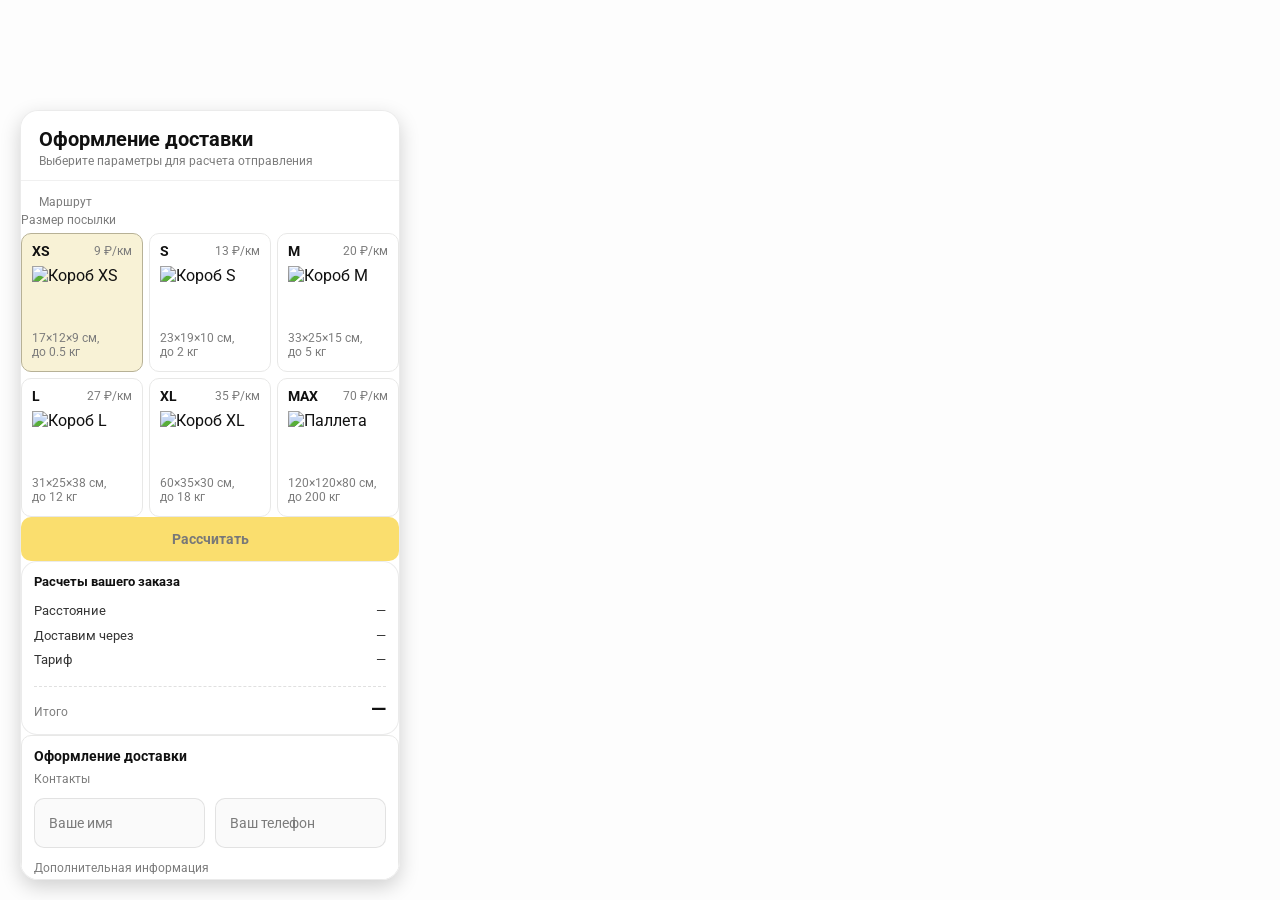
==== order.html @ b15fcad8 "order ready" ====
<!doctype html>
<html lang="ru">

<head>
  <meta charset="utf-8" />
  <meta name="viewport" content="width=device-width,initial-scale=1,maximum-scale=1,user-scalable=0" />
  <title>Оформление доставки</title>

  <link rel="stylesheet" href="styles/base.css" />
  <link rel="stylesheet" href="styles/base_adaptive.css" />

  <link rel="stylesheet" href="styles/order.css" />
  <link rel="stylesheet" href="styles/order_adaptive.css" />
</head>

<body>
  <div id="map">
    <aside class="main" id="sidebar">
      <div class="main-header">
        <div class="main-title">Оформление доставки</div>
        <div class="main-text">
          Выберите параметры для расчета отправления
        </div>
      </div>
      <div class="main-content">
        <div class="main-route">
          <div class="main-block-title">Маршрут</div>
          <div class="main-fields">
            <div class="main-field" id="fromField">
              <div class="main-pin"></div>
              <input id="from" placeholder="Откуда: начните вводить адрес" autocomplete="off" />
              <div class="main-ac" id="fromAc" role="listbox" aria-label="Подсказки адресов"></div>
            </div>

            <div class="main-field" id="toField">
              <div class="main-pin"></div>
              <input id="to" placeholder="Куда: начните вводить адрес" autocomplete="off" />
              <div class="main-ac" id="toAc" role="listbox" aria-label="Подсказки адресов"></div>
            </div>
          </div>
        </div>
      </div>
      <div class="main-package">
        <div class="main-block-title">Размер посылки</div>

        <div class="main-sizes">
          <div class="main-size-card is-active" data-value="xs">
            <div class="main-size-top">
              <div class="main-size-label">XS</div>
              <div class="main-size-rate">9 ₽/км</div>
            </div>
            <div class="main-size-media">
              <img src="images/sizes/xs.png" alt="Короб XS" />
            </div>
            <div class="main-size-description">17×12×9 см,<br>до 0.5 кг</div>
          </div>

          <div class="main-size-card" data-value="s">
            <div class="main-size-top">
              <div class="main-size-label">S</div>
              <div class="main-size-rate">13 ₽/км</div>
            </div>
            <div class="main-size-media">
              <img src="images/sizes/s.png" alt="Короб S" />
            </div>
            <div class="main-size-description">23×19×10 см,<br>до 2 кг</div>
          </div>

          <div class="main-size-card" data-value="m">
            <div class="main-size-top">
              <div class="main-size-label">M</div>
              <div class="main-size-rate">20 ₽/км</div>
            </div>
            <div class="main-size-media">
              <img src="images/sizes/m.png" alt="Короб M" />
            </div>
            <div class="main-size-description">33×25×15 см,<br>до 5 кг</div>
          </div>

          <div class="main-size-card" data-value="l">
            <div class="main-size-top">
              <div class="main-size-label">L</div>
              <div class="main-size-rate">27 ₽/км</div>
            </div>
            <div class="main-size-media">
              <img src="images/sizes/l.png" alt="Короб L" />
            </div>
            <div class="main-size-description">31×25×38 см,<br>до 12 кг</div>
          </div>

          <div class="main-size-card" data-value="xl">
            <div class="main-size-top">
              <div class="main-size-label">XL</div>
              <div class="main-size-rate">35 ₽/км</div>
            </div>
            <div class="main-size-media">
              <img src="images/sizes/xl.png" alt="Короб XL" />
            </div>
            <div class="main-size-description">60×35×30 см,<br>до 18 кг</div>
          </div>

          <div class="main-size-card" data-value="max">
            <div class="main-size-top">
              <div class="main-size-label">MAX</div>
              <div class="main-size-rate">70 ₽/км</div>
            </div>
            <div class="main-size-media main-size-media-palleta">
              <img src="images/sizes/max.png" alt="Паллета" />
            </div>
            <div class="main-size-description">120×120×80 см,<br>до 200 кг</div>
          </div>
        </div>
      </div>
      <div class="main-calculate-block">
        <button id="calc" class="button calculate-button" type="button" disabled>Рассчитать</button>
      </div>
      <div class="main-result" id="result">
        <div class="main-result-title">Расчеты вашего заказа</div>
        <div class="main-result-lines">
          <div class="main-result-line"><span>Расстояние</span><span id="distanceValue">—</span></div>
          <div class="main-result-line"><span>Доставим через</span><span id="durationValue">—</span></div>
          <div class="main-result-line"><span>Тариф</span><span id="rateValue">—</span></div>
        </div>
        <div class="main-price">
          <div class="main-price-label">Итого</div>
          <div class="main-price-value" id="totalValue">—</div>
        </div>
      </div>
      <div class="main-order-box">
        <div class="main-order-form" id="orderForm">
          <div class="main-order-title">Оформление доставки</div>
          <div class="main-block-info-row">
            <div class="main-block-title">Контакты</div>
            <div class="order-fields">
              <div class="main-field">
                <input id="customerName" placeholder="Ваше имя" autocomplete="off" />
              </div>
              <div class="main-field">
                <input id="customerPhone" placeholder="Ваш телефон" autocomplete="off" inputmode="tel" />
              </div>
            </div>
          </div>
          <div class="main-block-info-row extra-info">
            <div class="main-block-title">Дополнительная информация</div>
            <div class="main-field textarea">
              <textarea id="comment" placeholder="Детали доставки и комментарии"></textarea>
            </div>
          </div>
          <button id="submit" class="button main-submit-request" type="button" disabled>Отправить
            заявку
          </button>
        </div>

        <div class="main-order-success" id="orderSuccess">
          <div class="main-success-icon">✓</div>
          <div class="main-success-title">Заявка отправлена!</div>
          <div class="main-success-title">Номер отправления – <span id="orderId"></span></div>
          <div class="main-success-subtitle">Мы скоро свяжемся с вами</div>
        </div>
      </div>
    </aside>
  </div>
</body>

</html>
---- styles/base.css ----
*, *::before, *::after {
    box-sizing: border-box;
}

@font-face {
    font-family: "Roboto";
    src: url("../fonts/Roboto-Regular.ttf");
    font-weight: normal;
}

@font-face {
    font-family: "Roboto";
    src: url("../fonts/Roboto-Bold.ttf");
    font-weight: bold;
}

@font-face {
    font-family: "Roboto";
    src: url("../fonts/Roboto-Medium.ttf");
    font-weight: 500;
}

html, body {
    margin: 0;
    color: #111111;
    font-family: "Roboto", sans-serif;
}

body {
    background: #FDFDFD;
}

.header {
    border-radius: 18px;
    box-shadow: 0 7px 20px 0 #0000002E;
    backdrop-filter: blur(10px);
    background: #ffffff;
    left: 20px;
    border: 1px solid rgba(0, 0, 0, 0.08);
    position: fixed;
    right: 20px;
    top: 20px;
    padding: 14px 18px;
    height: 70px;
    display: flex;
    align-items: center;
    z-index: 6;
}

.header-brand {
    display: flex;
    align-items: center;
    text-decoration: none;
    gap: 10px;
}

.header-logo {
    width: 42px;
    height: 42px;
    border-radius: 10px;
    background: #FFCC00;
    display: grid;
    place-items: center;
    font-weight: bold;
    color: #111;
}

.header-title {
    font-size: 18px;
    font-weight: bold;
    color: #111111;
    text-decoration: none;
}

.header-menu {
    display: flex;
    align-items: center;
    gap: 60px;
    margin: 0;
    position: absolute;
    left: 50%;
    transform: translateX(-50%);
}

.header-link {
    font-size: 14px;
    color: #111111;
    text-decoration: none;
}

.button {
    border: 0;
    outline: none;
    height: 44px;
    border-radius: 10px;
    font-size: 14px;
    font-weight: bold;
    cursor: pointer;
    font-family: inherit;
    transition: transform .08s ease, opacity .12s ease;
    background: #dc6133;
    color: #111111;
    text-align: center;
    text-decoration: none;
}

.button:hover {
    background-color: #E5BC19;
}

.button:disabled {
    cursor: not-allowed;
    background-color: #FADE6E;
    color: #787878;
    transform: none;
}

.button.button-white {
    background: #ffffff;
    border: 1px solid #111111;
}

.button.button-white:hover {
    background: rgb(241 241 241);
}
---- styles/base_adaptive.css ----
@media (max-width: 767px) {
    .header {
        left: 10px;
        right: 10px;
        top: 10px;
    }

    .header-link span {
        display: none;
    }

    .header-menu {
        gap: 20px;
        justify-content: flex-start;
        margin: 0 0 0 30px;
        position: static;
        transform: none;
    }
}

@media (max-width: 420px) {
    .header-title {
        display: none;
    }
}

@media (max-width: 374px) {
    .header-menu {
        gap: 10px;
        margin: 0 0 0 10px;
    }
}
---- styles/order.css ----
#map {
    background-image: url("../images/order-bg.png");
    background-size: cover;
    position: fixed;
    inset: 0;
}

.main {
    border-radius: 18px;
    box-shadow: 0 7px 20px 0 #0000002E;
    backdrop-filter: blur(10px);
    background: rgba(255, 255, 255, 0.96);
    left: 20px;
    border: 1px solid rgba(0, 0, 0, 0.08);
    position: fixed;
    top: 110px;
    bottom: 20px;
    width: 380px;
    display: flex;
    flex-direction: column;
    overflow: hidden;
    z-index: 5;
}

.main-header {
    padding: 18px 18px 12px 18px;
    border-bottom: 1px solid rgba(0, 0, 0, 0.06);
    display: flex;
    flex-direction: column;
}

.main-title {
    font-size: 20px;
    line-height: 100%;
    font-weight: bold;
}

.main-text {
    font-size: 12px;
    margin-top: 5px;
    color: #7C7C7C;
}

.main-content {
    padding: 14px 18px 18px 18px;
    overflow: auto;
    scrollbar-width: none;
    display: flex;
    flex-direction: column;
    gap: 18px;
    flex: 1;
}

.main-block-title {
    font-size: 12px;
    color: #7C7C7C;
}

.main-route .main-block-title,
.main-package .main-block-title {
    margin-bottom: 6px;
}

.main-field {
    display: flex;
    align-items: center;
    margin-top: 6px;
    gap: 10px;
    border: 1px solid #1111111A;
    background: #FAFAFA;
    border-radius: 10px;
    padding: 10px 12px;
    position: relative;
    box-sizing: border-box;
    height: 50px;
}

.main-field.textarea {
    height: auto;
}

.main-pin {
    width: 28px;
    height: 28px;
    border-radius: 10px;
    background: rgba(17, 17, 17, 0.08);
    display: grid;
    place-items: center;
    flex: 0 0 auto;
    position: relative;
}

.main-pin::before {
    content: "";
    width: 8px;
    height: 8px;
    border-radius: 999px;
    background: orange;
    opacity: .75;
    display: block;
}

.main-field:last-child .main-pin::before {
    background: green;
    opacity: .85;
}

input, textarea {
    width: 100%;
    border: 0;
    outline: none;
    background: transparent;
    font-size: 14px;
    color: #111111;
    font-family: inherit;
}

textarea {
    resize: vertical;
    min-height: 72px;
    padding: 2px 0;
}

input::placeholder, textarea::placeholder {
    color: #7C7C7C;
}

.main-field:focus-within {
    border-color: rgba(0, 0, 0, 0.20);
    box-shadow: 0 0 0 4px rgba(255, 204, 0, 0.35);
    background: rgba(255, 255, 255, 0.75);
}

.main-sizes {
    display: grid;
    gap: 6px;
    grid-template-columns: repeat(3, 1fr);
}

.main-size-card {
    border: 1px solid #E8E8E7;
    background: #FFFFFF;
    border-radius: 10px;
    padding: 10px;
    cursor: pointer;
    user-select: none;
    transition: transform .08s ease, border-color .12s ease, background .12s ease;
    min-height: 139px;
}

.main-size-card:hover {
    transform: translateY(-1px);
}

.main-size-card.is-active {
    background-color: #F8F2D6;
    border-color: #B7B196;
}

.main-size-top {
    display: flex;
    align-items: center;
    justify-content: space-between;
}

.main-size-label {
    font-weight: bold;
    font-size: 14px;
    color: #111111;
    line-height: 100%;
}

.main-size-rate {
    font-size: 12px;
    color: #7C7C7C;
    line-height: 100%;
}

.main-size-media {
    margin-top: 8px;
    height: 57px;
}

.main-size-description {
    margin-top: 8px;
    font-size: 12px;
    color: #7C7C7C;
    line-height: 1.2;
}

.calculate-button {
    width: 100%;
}

.main-result {
    border: 1px solid rgba(0, 0, 0, 0.08);
    background: rgba(255, 255, 255, 0.75);
    border-radius: 16px;
    padding: 12px;
    line-height: 1.25;
}

.main-result-title {
    font-weight: bold;
    font-size: 13px;
    color: #111111;
    margin-bottom: 13px;
}

.main-result-lines {
    gap: 8px;
    display: flex;
    flex-direction: column;
}

.main-result-line {
    font-size: 13px;
    color: rgba(17, 17, 17, 0.85);
    display: flex;
    justify-content: space-between;
}

.main-price {
    margin-top: 18px;
    padding-top: 10px;
    border-top: 1px dashed rgba(0, 0, 0, 0.12);
    display: flex;
    align-items: baseline;
    justify-content: space-between;
}

.main-price-label {
    font-size: 12px;
    color: rgba(17, 17, 17, 0.55);
}

.main-price-value {
    font-size: 20px;
    font-weight: bold;
    color: #111111;
    letter-spacing: -0.3px;
}

.main-order-box {
    background: #ffffff;
    border: 1px solid #E8E8E7;
    border-radius: 10px;
    padding: 12px;
}

.main-order-title {
    margin-bottom: 8px;
    font-weight: bold;
    font-size: 14px;
    color: #111111;
}

.main-block-info {
    display: flex;
    flex-direction: column;
    gap: 6px;
}

.order-fields {
    display: grid;
    grid-template-columns: 1fr 1fr;
    column-gap: 10px;
    margin-top: 6px;
}

.main-block-info-row.extra-info {
    display: block;
    margin-top: 13px;
}

.main-submit-request {
    width: 100%;
    margin-top: 6px;
}

.main-order-success {
    display: none;
    text-align: center;
    padding: 22px 12px;
    gap: 12px;
}

.main-order-success.is-visible {
    display: flex;
    flex-direction: column;
    align-items: center;
}

.main-success-icon {
    width: 56px;
    height: 56px;
    border-radius: 50%;
    background: #16a34a;
    color: #ffffff;
    display: grid;
    place-items: center;
    font-size: 30px;
}

.main-success-title {
    font-size: 14px;
    font-weight: bold;
    color: #111111;
}

.main-success-subtitle {
    font-size: 12px;
    color: rgba(17, 17, 17, 0.55);
    line-height: 1.3;
}
---- styles/order_adaptive.css ----
@media (max-width: 767px) {
    .main {
        left: 10px;
        right: 10px;
        top: 50%;
        bottom: 12px;
        width: auto;
        max-width: none;
    }
}

@media (max-width: 420px) {
    .main-sizes {
        grid-template-columns: repeat(2, 1fr);
    }
}
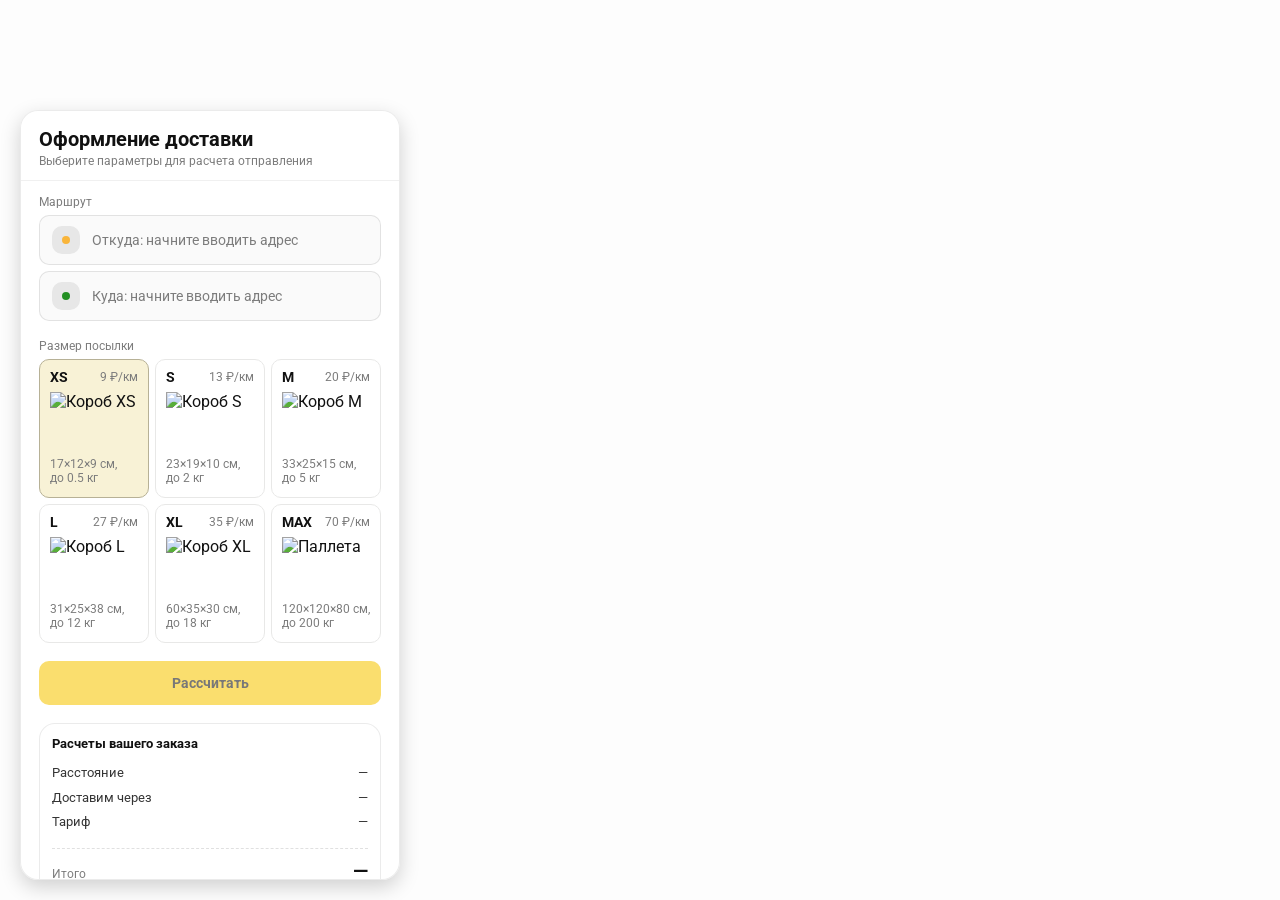
==== commit 0a73bc88: "correct" ====
--- a/order.html
+++ b/order.html
@@ -39,125 +39,124 @@
             </div>
           </div>
         </div>
-      </div>
-      <div class="main-package">
-        <div class="main-block-title">Размер посылки</div>
+        <div class="main-package">
+          <div class="main-block-title">Размер посылки</div>
 
-        <div class="main-sizes">
-          <div class="main-size-card is-active" data-value="xs">
-            <div class="main-size-top">
-              <div class="main-size-label">XS</div>
-              <div class="main-size-rate">9 ₽/км</div>
+          <div class="main-sizes">
+            <div class="main-size-card is-active" data-value="xs">
+              <div class="main-size-top">
+                <div class="main-size-label">XS</div>
+                <div class="main-size-rate">9 ₽/км</div>
+              </div>
+              <div class="main-size-media">
+                <img src="images/sizes/xs.png" alt="Короб XS" />
+              </div>
+              <div class="main-size-description">17×12×9 см,<br>до 0.5 кг</div>
             </div>
-            <div class="main-size-media">
-              <img src="images/sizes/xs.png" alt="Короб XS" />
+
+            <div class="main-size-card" data-value="s">
+              <div class="main-size-top">
+                <div class="main-size-label">S</div>
+                <div class="main-size-rate">13 ₽/км</div>
+              </div>
+              <div class="main-size-media">
+                <img src="images/sizes/s.png" alt="Короб S" />
+              </div>
+              <div class="main-size-description">23×19×10 см,<br>до 2 кг</div>
             </div>
-            <div class="main-size-description">17×12×9 см,<br>до 0.5 кг</div>
+
+            <div class="main-size-card" data-value="m">
+              <div class="main-size-top">
+                <div class="main-size-label">M</div>
+                <div class="main-size-rate">20 ₽/км</div>
+              </div>
+              <div class="main-size-media">
+                <img src="images/sizes/m.png" alt="Короб M" />
+              </div>
+              <div class="main-size-description">33×25×15 см,<br>до 5 кг</div>
+            </div>
+
+            <div class="main-size-card" data-value="l">
+              <div class="main-size-top">
+                <div class="main-size-label">L</div>
+                <div class="main-size-rate">27 ₽/км</div>
+              </div>
+              <div class="main-size-media">
+                <img src="images/sizes/l.png" alt="Короб L" />
+              </div>
+              <div class="main-size-description">31×25×38 см,<br>до 12 кг</div>
+            </div>
+
+            <div class="main-size-card" data-value="xl">
+              <div class="main-size-top">
+                <div class="main-size-label">XL</div>
+                <div class="main-size-rate">35 ₽/км</div>
+              </div>
+              <div class="main-size-media">
+                <img src="images/sizes/xl.png" alt="Короб XL" />
+              </div>
+              <div class="main-size-description">60×35×30 см,<br>до 18 кг</div>
+            </div>
+
+            <div class="main-size-card" data-value="max">
+              <div class="main-size-top">
+                <div class="main-size-label">MAX</div>
+                <div class="main-size-rate">70 ₽/км</div>
+              </div>
+              <div class="main-size-media main-size-media-palleta">
+                <img src="images/sizes/max.png" alt="Паллета" />
+              </div>
+              <div class="main-size-description">120×120×80 см,<br>до 200 кг</div>
+            </div>
+          </div>
+        </div>
+        <div class="main-calculate-block">
+          <button id="calc" class="button calculate-button" type="button" disabled>Рассчитать</button>
+        </div>
+        <div class="main-result" id="result">
+          <div class="main-result-title">Расчеты вашего заказа</div>
+          <div class="main-result-lines">
+            <div class="main-result-line"><span>Расстояние</span><span id="distanceValue">—</span></div>
+            <div class="main-result-line"><span>Доставим через</span><span id="durationValue">—</span></div>
+            <div class="main-result-line"><span>Тариф</span><span id="rateValue">—</span></div>
+          </div>
+          <div class="main-price">
+            <div class="main-price-label">Итого</div>
+            <div class="main-price-value" id="totalValue">—</div>
+          </div>
+        </div>
+        <div class="main-order-box">
+          <div class="main-order-form" id="orderForm">
+            <div class="main-order-title">Оформление доставки</div>
+            <div class="main-block-info-row">
+              <div class="main-block-title">Контакты</div>
+              <div class="order-fields">
+                <div class="main-field">
+                  <input id="customerName" placeholder="Ваше имя" autocomplete="off" />
+                </div>
+                <div class="main-field">
+                  <input id="customerPhone" placeholder="Ваш телефон" autocomplete="off" inputmode="tel" />
+                </div>
+              </div>
+            </div>
+            <div class="main-block-info-row extra-info">
+              <div class="main-block-title">Дополнительная информация</div>
+              <div class="main-field textarea">
+                <textarea id="comment" placeholder="Детали доставки и комментарии"></textarea>
+              </div>
+            </div>
+            <button id="submit" class="button main-submit-request" type="button" disabled>Отправить
+              заявку
+            </button>
           </div>
 
-          <div class="main-size-card" data-value="s">
-            <div class="main-size-top">
-              <div class="main-size-label">S</div>
-              <div class="main-size-rate">13 ₽/км</div>
-            </div>
-            <div class="main-size-media">
-              <img src="images/sizes/s.png" alt="Короб S" />
-            </div>
-            <div class="main-size-description">23×19×10 см,<br>до 2 кг</div>
-          </div>
-
-          <div class="main-size-card" data-value="m">
-            <div class="main-size-top">
-              <div class="main-size-label">M</div>
-              <div class="main-size-rate">20 ₽/км</div>
-            </div>
-            <div class="main-size-media">
-              <img src="images/sizes/m.png" alt="Короб M" />
-            </div>
-            <div class="main-size-description">33×25×15 см,<br>до 5 кг</div>
-          </div>
-
-          <div class="main-size-card" data-value="l">
-            <div class="main-size-top">
-              <div class="main-size-label">L</div>
-              <div class="main-size-rate">27 ₽/км</div>
-            </div>
-            <div class="main-size-media">
-              <img src="images/sizes/l.png" alt="Короб L" />
-            </div>
-            <div class="main-size-description">31×25×38 см,<br>до 12 кг</div>
-          </div>
-
-          <div class="main-size-card" data-value="xl">
-            <div class="main-size-top">
-              <div class="main-size-label">XL</div>
-              <div class="main-size-rate">35 ₽/км</div>
-            </div>
-            <div class="main-size-media">
-              <img src="images/sizes/xl.png" alt="Короб XL" />
-            </div>
-            <div class="main-size-description">60×35×30 см,<br>до 18 кг</div>
-          </div>
-
-          <div class="main-size-card" data-value="max">
-            <div class="main-size-top">
-              <div class="main-size-label">MAX</div>
-              <div class="main-size-rate">70 ₽/км</div>
-            </div>
-            <div class="main-size-media main-size-media-palleta">
-              <img src="images/sizes/max.png" alt="Паллета" />
-            </div>
-            <div class="main-size-description">120×120×80 см,<br>до 200 кг</div>
+          <div class="main-order-success" id="orderSuccess">
+            <div class="main-success-icon">✓</div>
+            <div class="main-success-title">Заявка отправлена!</div>
+            <div class="main-success-title">Номер отправления – <span id="orderId"></span></div>
+            <div class="main-success-subtitle">Мы скоро свяжемся с вами</div>
           </div>
         </div>
-      </div>
-      <div class="main-calculate-block">
-        <button id="calc" class="button calculate-button" type="button" disabled>Рассчитать</button>
-      </div>
-      <div class="main-result" id="result">
-        <div class="main-result-title">Расчеты вашего заказа</div>
-        <div class="main-result-lines">
-          <div class="main-result-line"><span>Расстояние</span><span id="distanceValue">—</span></div>
-          <div class="main-result-line"><span>Доставим через</span><span id="durationValue">—</span></div>
-          <div class="main-result-line"><span>Тариф</span><span id="rateValue">—</span></div>
-        </div>
-        <div class="main-price">
-          <div class="main-price-label">Итого</div>
-          <div class="main-price-value" id="totalValue">—</div>
-        </div>
-      </div>
-      <div class="main-order-box">
-        <div class="main-order-form" id="orderForm">
-          <div class="main-order-title">Оформление доставки</div>
-          <div class="main-block-info-row">
-            <div class="main-block-title">Контакты</div>
-            <div class="order-fields">
-              <div class="main-field">
-                <input id="customerName" placeholder="Ваше имя" autocomplete="off" />
-              </div>
-              <div class="main-field">
-                <input id="customerPhone" placeholder="Ваш телефон" autocomplete="off" inputmode="tel" />
-              </div>
-            </div>
-          </div>
-          <div class="main-block-info-row extra-info">
-            <div class="main-block-title">Дополнительная информация</div>
-            <div class="main-field textarea">
-              <textarea id="comment" placeholder="Детали доставки и комментарии"></textarea>
-            </div>
-          </div>
-          <button id="submit" class="button main-submit-request" type="button" disabled>Отправить
-            заявку
-          </button>
-        </div>
-
-        <div class="main-order-success" id="orderSuccess">
-          <div class="main-success-icon">✓</div>
-          <div class="main-success-title">Заявка отправлена!</div>
-          <div class="main-success-title">Номер отправления – <span id="orderId"></span></div>
-          <div class="main-success-subtitle">Мы скоро свяжемся с вами</div>
-        </div>
-      </div>
     </aside>
   </div>
 </body>
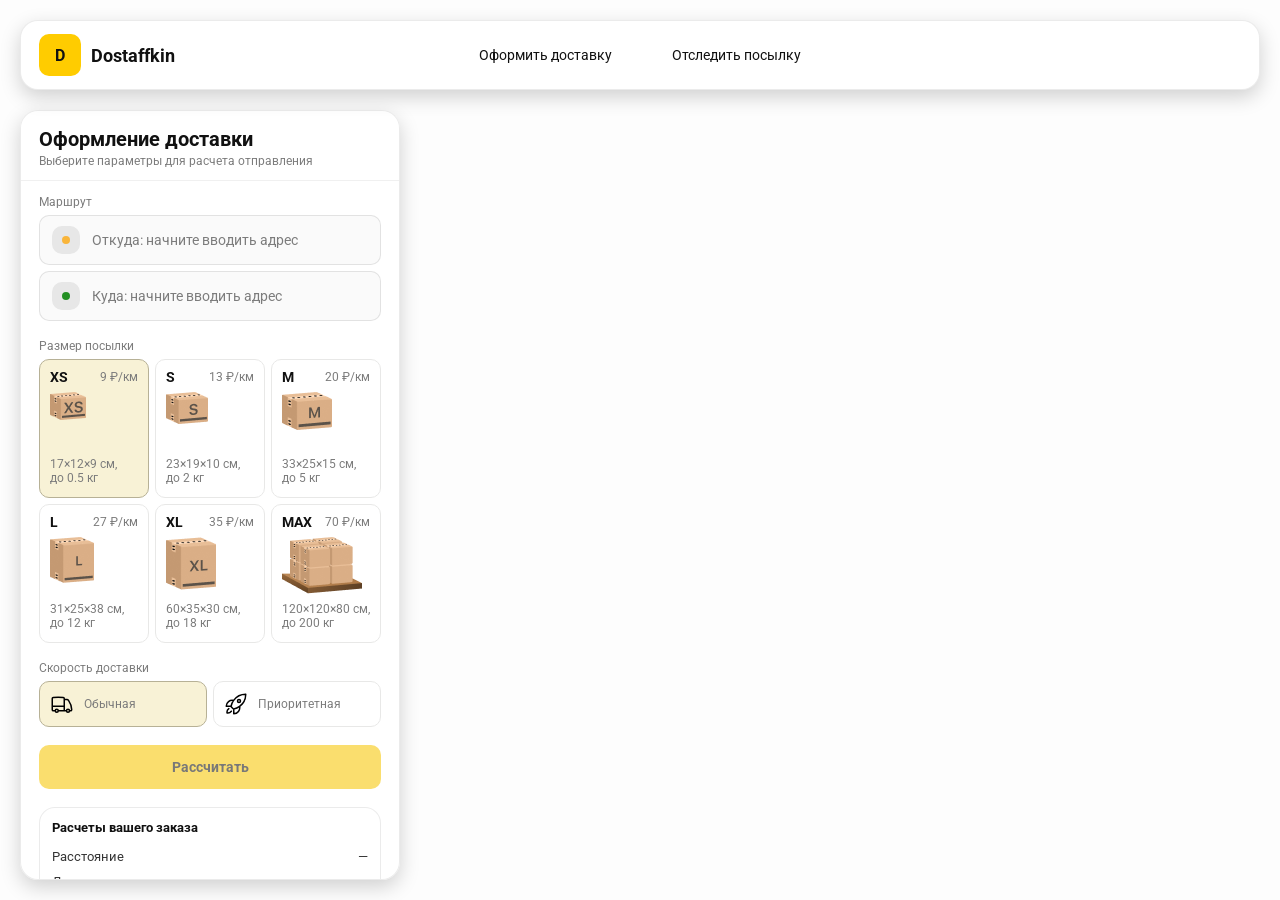
==== commit 0ed1952b: "30.03" ====
--- a/order.html
+++ b/order.html
@@ -15,6 +15,16 @@
 
 <body>
   <div id="map">
+    <header class="header">
+      <a class="header-brand" href="./index.html">
+        <div class="header-logo">D</div>
+        <div class="header-title">Dostaffkin</div>
+      </a>
+      <nav class="header-menu">
+        <a class="header-link" href="#">Оформить <span>доставку</span></a>
+        <a class="header-link" href="./track.html">Отследить <span>посылку</span></a>
+      </nav>
+    </header>
     <aside class="main" id="sidebar">
       <div class="main-header">
         <div class="main-title">Оформление доставки</div>
@@ -110,6 +120,21 @@
             </div>
           </div>
         </div>
+        <div class="main-speed">
+          <div class="main-block-title">Скорость доставки</div>
+
+          <div class="main-speeds">
+            <div class="main-speed-card is-active" data-value="regular">
+              <img class="main-speed-media" src="images/icons/regular.svg" alt="Regular" />
+              <div class="main-speed-description">Обычная</div>
+            </div>
+            <div class="main-speed-card" data-value="fast">
+              <img class="main-speed-media" src="images/icons/fast.svg" alt="Fast" />
+              <div class="main-speed-description">Приоритетная</div>
+            </div>
+
+          </div>
+        </div>
         <div class="main-calculate-block">
           <button id="calc" class="button calculate-button" type="button" disabled>Рассчитать</button>
         </div>
--- a/styles/order.css
+++ b/styles/order.css
@@ -312,4 +312,42 @@
     font-size: 12px;
     color: rgba(17, 17, 17, 0.55);
     line-height: 1.3;
+}
+
+.main-speed .main-block-title {
+    margin-bottom: 6px;
+}
+
+.main-speeds {
+    display: grid;
+    gap: 6px;
+    grid-template-columns: repeat(2, 1fr);
+}
+
+.main-speed-card {
+    border: 1px solid #E8E8E7;
+    background: #FFFFFF;
+    border-radius: 10px;
+    padding: 10px;
+    cursor: pointer;
+    user-select: none;
+    transition: transform .08s ease, border-color .12s ease, background .12s ease;
+    display: flex;
+    align-items: center;
+    gap: 10px;
+}
+
+.main-speed-card:hover {
+    transform: translateY(-1px);
+}
+
+.main-speed-card.is-active {
+    background-color: #F8F2D6;
+    border-color: #B7B196;
+}
+
+.main-speed-description {
+    font-size: 12px;
+    color: #7C7C7C;
+    line-height: 1.2;
 }
